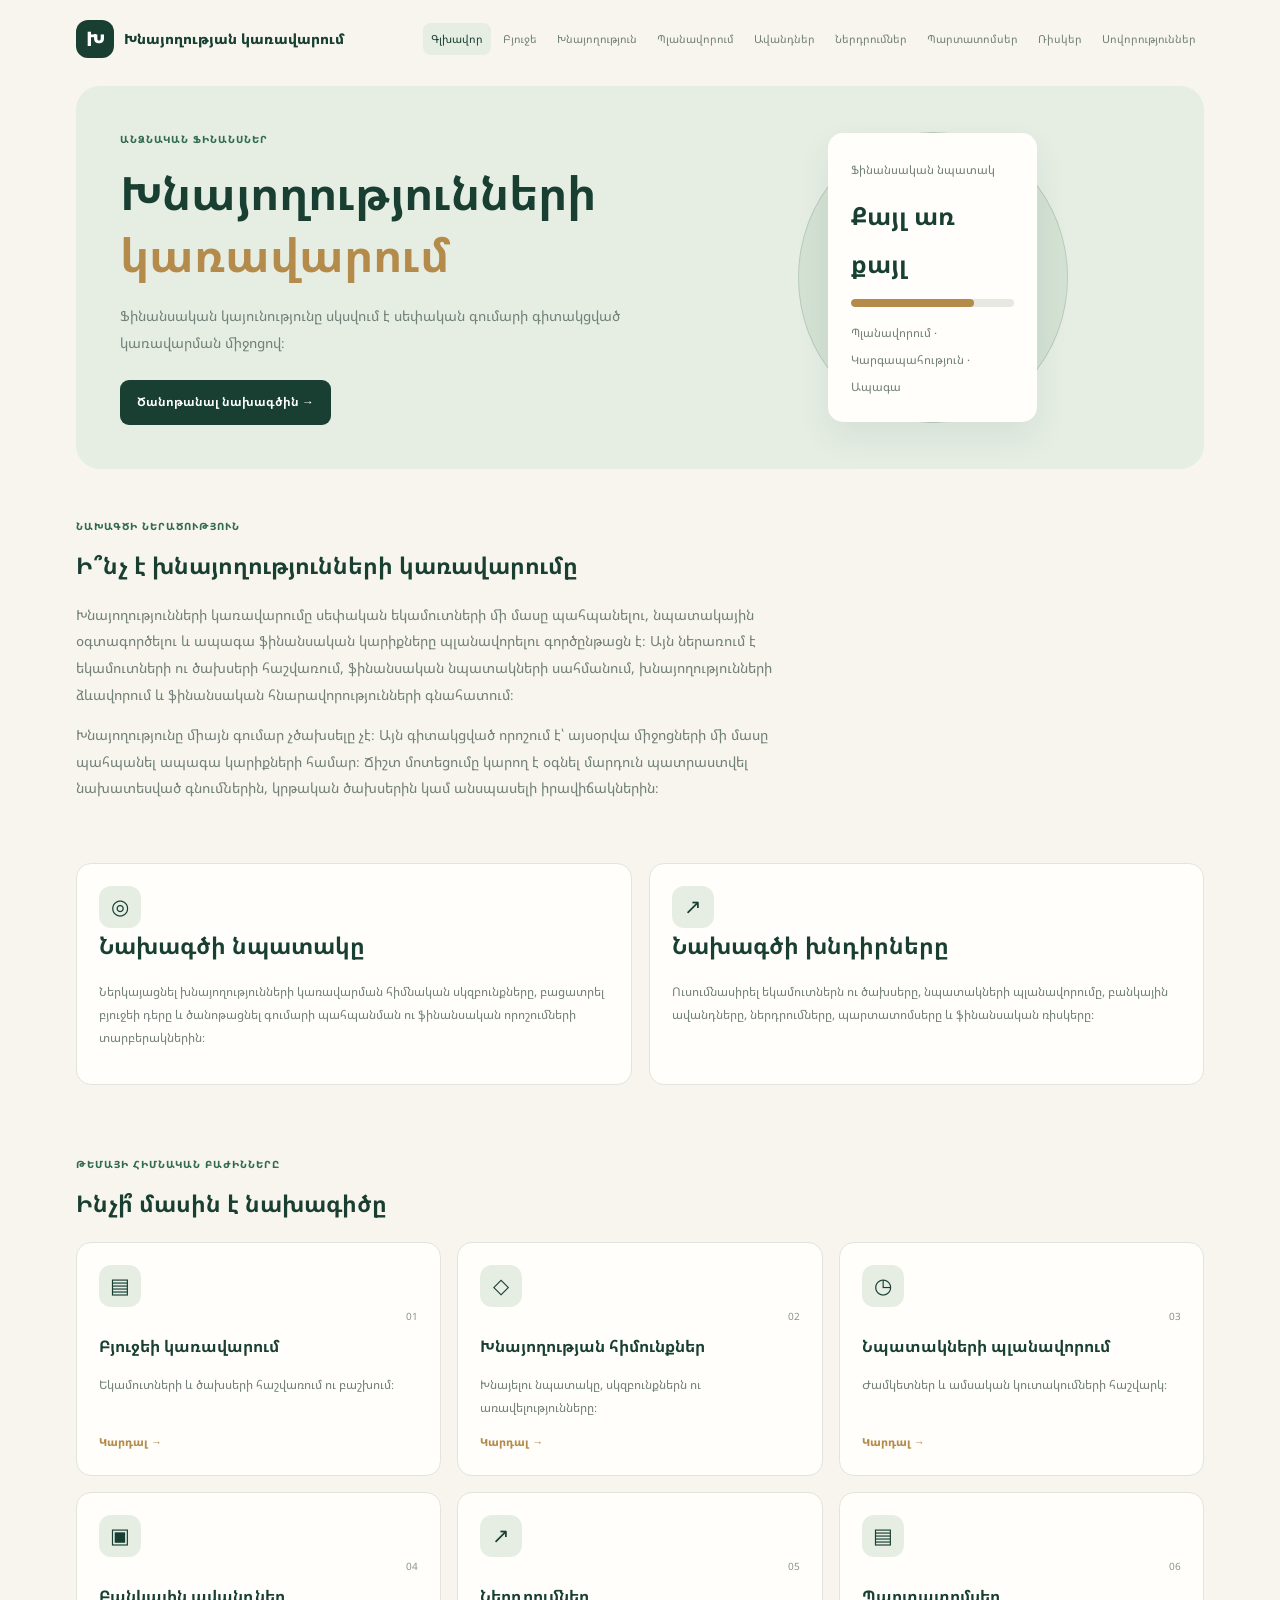
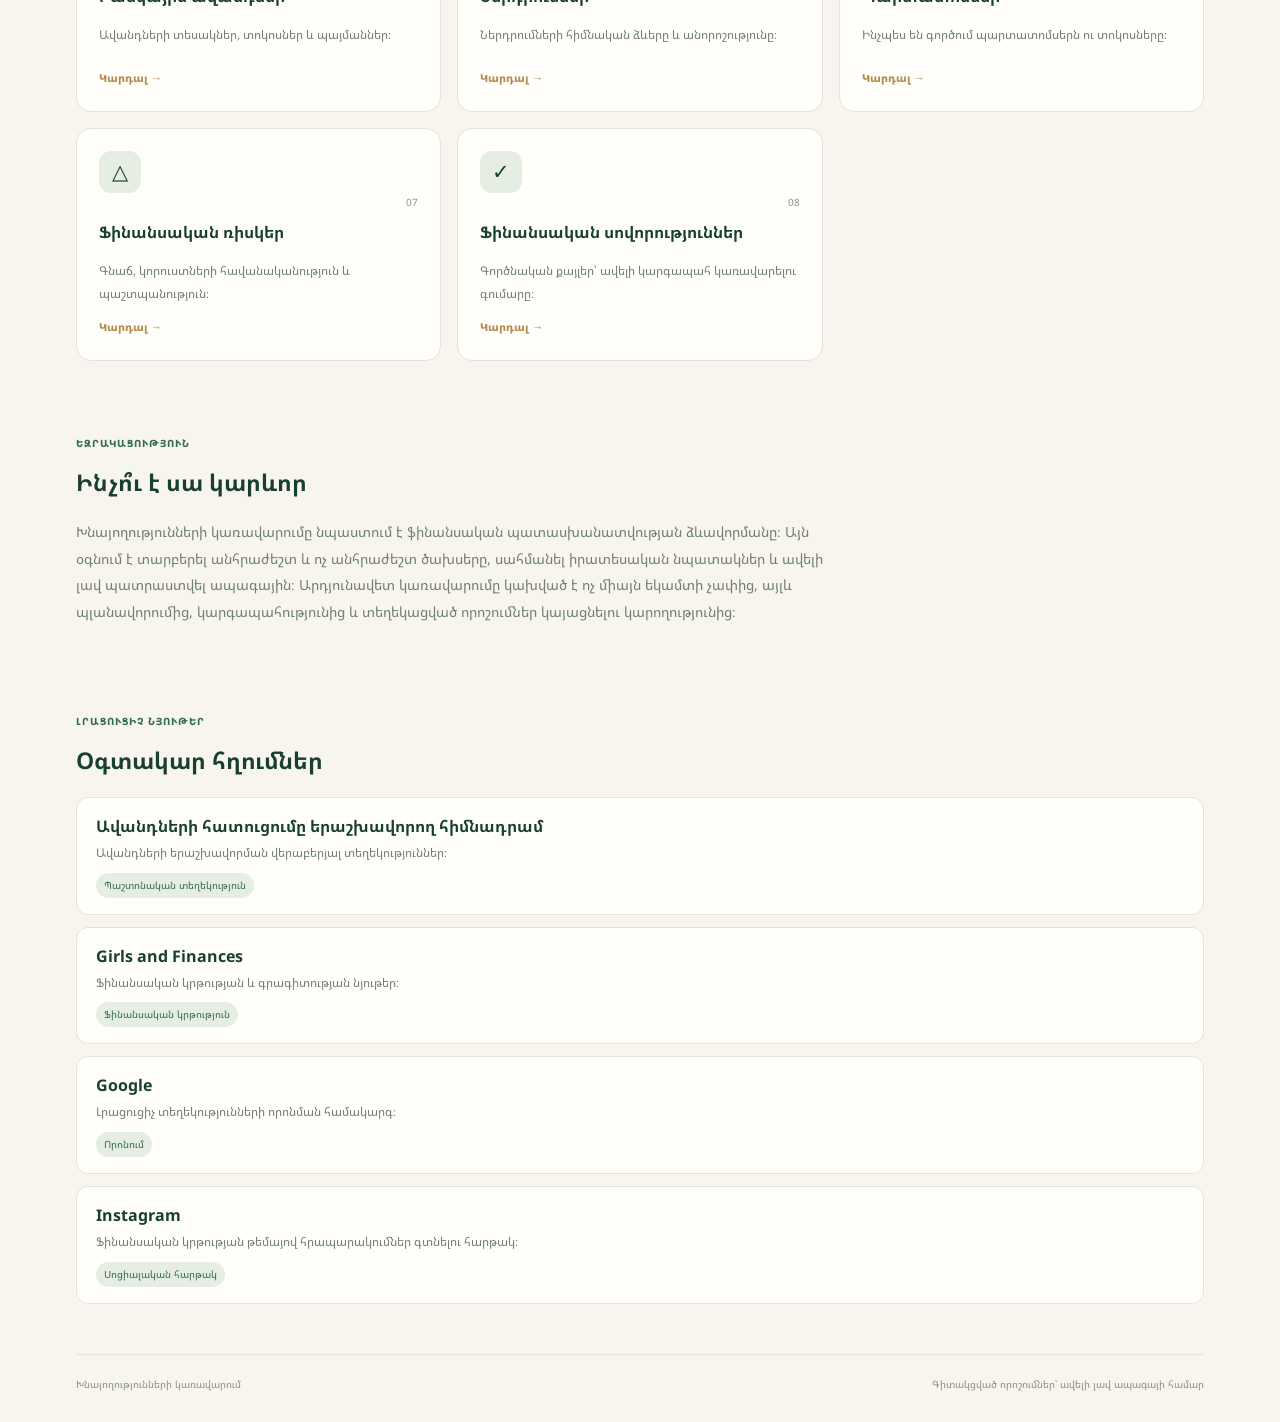
==== index.html @ c70d3306 "first commit" ====
<!doctype html>
<html lang="hy">
  <head>
    <meta charset="UTF-8" />
    <meta name="viewport" content="width=device-width, initial-scale=1.0" />
    <title>Խնայողությունների կառավարում</title>
    <link rel="stylesheet" href="style.css" />
  </head>
  <body>
    <header class="top">
      <a class="brand" href="index.html"
        ><span class="brand-mark">Խ</span> Խնայողության կառավարում</a
      >
      <nav>
        <a class="active" href="index.html">Գլխավոր</a>
        <a href="budget.html">Բյուջե</a>
        <a href="saving.html">Խնայողություն</a>
        <a href="timeline.html">Պլանավորում</a>
        <a href="deposits.html">Ավանդներ</a>
        <a href="investments.html">Ներդրումներ</a>
        <a href="bonds.html">Պարտատոմսեր</a>
        <a href="risks.html">Ռիսկեր</a>
        <a href="habits.html">Սովորություններ</a>
      </nav>
    </header>

    <main>
      <section class="hero">
        <div>
          <p class="eyebrow">ԱՆՁՆԱԿԱՆ ՖԻՆԱՆՍՆԵՐ</p>
          <h1>Խնայողությունների <em>կառավարում</em></h1>
          <p class="lead">
            Ֆինանսական կայունությունը սկսվում է սեփական գումարի գիտակցված
            կառավարման միջոցով։
          </p>
          <a class="button" href="#intro">Ծանոթանալ նախագծին →</a>
        </div>
        <div class="hero-art">
          <div class="art-circle">
            <div class="mini-card">
              <small>Ֆինանսական նպատակ</small>
              <strong>Քայլ առ քայլ</strong>
              <div class="progress"><span style="width: 75%"></span></div>
              <small>Պլանավորում · Կարգապահություն · Ապագա</small>
            </div>
          </div>
        </div>
      </section>

      <section class="section" id="intro">
        <p class="eyebrow">ՆԱԽԱԳԾԻ ՆԵՐԱԾՈՒԹՅՈՒՆ</p>
        <h2>Ի՞նչ է խնայողությունների կառավարումը</h2>
        <p class="lead">
          Խնայողությունների կառավարումը սեփական եկամուտների մի մասը պահպանելու,
          նպատակային օգտագործելու և ապագա ֆինանսական կարիքները պլանավորելու
          գործընթացն է։ Այն ներառում է եկամուտների ու ծախսերի հաշվառում,
          ֆինանսական նպատակների սահմանում, խնայողությունների ձևավորում և
          ֆինանսական հնարավորությունների գնահատում։
        </p>
        <p class="lead">
          Խնայողությունը միայն գումար չծախսելը չէ։ Այն գիտակցված որոշում է՝
          այսօրվա միջոցների մի մասը պահպանել ապագա կարիքների համար։ Ճիշտ
          մոտեցումը կարող է օգնել մարդուն պատրաստվել նախատեսված գնումներին,
          կրթական ծախսերին կամ անսպասելի իրավիճակներին։
        </p>
      </section>

      <section class="two-col">
        <article class="panel">
          <span class="icon">◎</span>
          <h2>Նախագծի նպատակը</h2>
          <p>
            Ներկայացնել խնայողությունների կառավարման հիմնական սկզբունքները,
            բացատրել բյուջեի դերը և ծանոթացնել գումարի պահպանման ու ֆինանսական
            որոշումների տարբերակներին։
          </p>
        </article>
        <article class="panel">
          <span class="icon">↗</span>
          <h2>Նախագծի խնդիրները</h2>
          <p>
            Ուսումնասիրել եկամուտներն ու ծախսերը, նպատակների պլանավորումը,
            բանկային ավանդները, ներդրումները, պարտատոմսերը և ֆինանսական ռիսկերը։
          </p>
        </article>
      </section>

      <section class="section">
        <div class="section-heading">
          <div>
            <p class="eyebrow">ԹԵՄԱՅԻ ՀԻՄՆԱԿԱՆ ԲԱԺԻՆՆԵՐԸ</p>
            <h2>Ինչի՞ մասին է նախագիծը</h2>
          </div>
        </div>
        <div class="cards">
          <a class="topic-card" href="budget.html"
            ><span class="icon">▤</span><span class="number">01</span>
            <h3>Բյուջեի կառավարում</h3>
            <p>Եկամուտների և ծախսերի հաշվառում ու բաշխում։</p>
            <span class="card-link">Կարդալ →</span></a
          >
          <a class="topic-card" href="saving.html"
            ><span class="icon">◇</span><span class="number">02</span>
            <h3>Խնայողության հիմունքներ</h3>
            <p>Խնայելու նպատակը, սկզբունքներն ու առավելությունները։</p>
            <span class="card-link">Կարդալ →</span></a
          >
          <a class="topic-card" href="timeline.html"
            ><span class="icon">◷</span><span class="number">03</span>
            <h3>Նպատակների պլանավորում</h3>
            <p>Ժամկետներ և ամսական կուտակումների հաշվարկ։</p>
            <span class="card-link">Կարդալ →</span></a
          >
          <a class="topic-card" href="deposits.html"
            ><span class="icon">▣</span><span class="number">04</span>
            <h3>Բանկային ավանդներ</h3>
            <p>Ավանդների տեսակներ, տոկոսներ և պայմաններ։</p>
            <span class="card-link">Կարդալ →</span></a
          >
          <a class="topic-card" href="investments.html"
            ><span class="icon">↗</span><span class="number">05</span>
            <h3>Ներդրումներ</h3>
            <p>Ներդրումների հիմնական ձևերը և անորոշությունը։</p>
            <span class="card-link">Կարդալ →</span></a
          >
          <a class="topic-card" href="bonds.html"
            ><span class="icon">▤</span><span class="number">06</span>
            <h3>Պարտատոմսեր</h3>
            <p>Ինչպես են գործում պարտատոմսերն ու տոկոսները։</p>
            <span class="card-link">Կարդալ →</span></a
          >
          <a class="topic-card" href="risks.html"
            ><span class="icon">△</span><span class="number">07</span>
            <h3>Ֆինանսական ռիսկեր</h3>
            <p>Գնաճ, կորուստների հավանականություն և պաշտպանություն։</p>
            <span class="card-link">Կարդալ →</span></a
          >
          <a class="topic-card" href="habits.html"
            ><span class="icon">✓</span><span class="number">08</span>
            <h3>Ֆինանսական սովորություններ</h3>
            <p>Գործնական քայլեր՝ ավելի կարգապահ կառավարելու գումարը։</p>
            <span class="card-link">Կարդալ →</span></a
          >
        </div>
      </section>

      <section class="section">
        <p class="eyebrow">ԵԶՐԱԿԱՑՈՒԹՅՈՒՆ</p>
        <h2>Ինչո՞ւ է սա կարևոր</h2>
        <p class="lead">
          Խնայողությունների կառավարումը նպաստում է ֆինանսական պատասխանատվության
          ձևավորմանը։ Այն օգնում է տարբերել անհրաժեշտ և ոչ անհրաժեշտ ծախսերը,
          սահմանել իրատեսական նպատակներ և ավելի լավ պատրաստվել ապագային։
          Արդյունավետ կառավարումը կախված է ոչ միայն եկամտի չափից, այլև
          պլանավորումից, կարգապահությունից և տեղեկացված որոշումներ կայացնելու
          կարողությունից։
        </p>
      </section>

      <section class="section">
        <p class="eyebrow">ԼՐԱՑՈՒՑԻՉ ՆՅՈՒԹԵՐ</p>
        <h2>Օգտակար հղումներ</h2>
        <div class="source-list">
          <a
            class="source-card"
            href="https://www.adgf.am/am/faq"
            target="_blank"
            rel="noopener noreferrer"
            ><h3>Ավանդների հատուցումը երաշխավորող հիմնադրամ</h3>
            <p>Ավանդների երաշխավորման վերաբերյալ տեղեկություններ։</p>
            <span class="tag">Պաշտոնական տեղեկություն</span></a
          >
          <a
            class="source-card"
            href="https://girlsandfinances.com/"
            target="_blank"
            rel="noopener noreferrer"
            ><h3>Girls and Finances</h3>
            <p>Ֆինանսական կրթության և գրագիտության նյութեր։</p>
            <span class="tag">Ֆինանսական կրթություն</span></a
          >
          <a
            class="source-card"
            href="https://www.google.com/"
            target="_blank"
            rel="noopener noreferrer"
            ><h3>Google</h3>
            <p>Լրացուցիչ տեղեկությունների որոնման համակարգ։</p>
            <span class="tag">Որոնում</span></a
          >
          <a
            class="source-card"
            href="https://www.instagram.com/"
            target="_blank"
            rel="noopener noreferrer"
            ><h3>Instagram</h3>
            <p>Ֆինանսական կրթության թեմայով հրապարակումներ գտնելու հարթակ։</p>
            <span class="tag">Սոցիալական հարթակ</span></a
          >
        </div>
      </section>

      <footer>
        <span>Խնայողությունների կառավարում</span
        ><span>Գիտակցված որոշումներ՝ ավելի լավ ապագայի համար</span>
      </footer>
    </main>
  </body>
</html>
---- style.css ----
@import url("https://fonts.googleapis.com/css2?family=Noto+Sans+Armenian:wght@400;500;600;700;800&display=swap");

:root {
  --bg: #f7f5ed;
  --paper: #fffefa;
  --green: #183f32;
  --green2: #326b52;
  --mint: #e6eee4;
  --gold: #b58b4b;
  --text: #29372f;
  --muted: #718078;
  --line: #e1e5dc;
}

* {
  box-sizing: border-box;
}
html {
  scroll-behavior: smooth;
}
body {
  margin: 0;
  background: var(--bg);
  color: var(--text);
  font:
    14px/1.9 "Noto Sans Armenian",
    Arial,
    sans-serif;
}
a {
  color: inherit;
}
.top,
main {
  max-width: 1180px;
  margin: auto;
  padding-left: 26px;
  padding-right: 26px;
}
.top {
  display: flex;
  justify-content: space-between;
  align-items: center;
  gap: 20px;
  padding-top: 20px;
  padding-bottom: 20px;
}
.brand {
  display: flex;
  align-items: center;
  gap: 10px;
  color: var(--green);
  font-weight: 800;
  text-decoration: none;
  white-space: nowrap;
}
.brand-mark {
  display: grid;
  place-items: center;
  width: 38px;
  height: 38px;
  border-radius: 12px;
  background: var(--green);
  color: white;
  font-size: 20px;
}
nav {
  display: flex;
  justify-content: flex-end;
  flex-wrap: wrap;
  gap: 4px;
}
nav a {
  padding: 6px 8px;
  border-radius: 8px;
  color: var(--muted);
  font-size: 11px;
  text-decoration: none;
}
nav a:hover,
nav a.active {
  background: var(--mint);
  color: var(--green);
}
.hero {
  display: grid;
  grid-template-columns: 1.1fr 0.9fr;
  align-items: center;
  gap: 30px;
  margin-top: 8px;
  padding: 44px;
  border-radius: 24px;
  background: var(--mint);
}
.eyebrow {
  margin: 0 0 12px;
  color: var(--green2);
  font-size: 10px;
  font-weight: 800;
  letter-spacing: 1px;
}
h1,
h2,
h3 {
  color: var(--green);
  line-height: 1.5;
}
h1 {
  margin: 0 0 18px;
  font-size: clamp(30px, 4vw, 46px);
  line-height: 1.35;
}
h1 em {
  color: var(--gold);
  font-style: normal;
}
h2 {
  margin-top: 0;
  font-size: 23px;
}
h3 {
  font-size: 16px;
}
p {
  overflow-wrap: anywhere;
}
.lead {
  max-width: 760px;
  color: var(--muted);
}
.button {
  display: inline-block;
  margin-top: 10px;
  padding: 11px 17px;
  border-radius: 9px;
  background: var(--green);
  color: white;
  font-size: 12px;
  font-weight: 700;
  text-decoration: none;
}
.button:hover {
  background: var(--green2);
}
.hero-art {
  display: grid;
  place-items: center;
  min-height: 260px;
}
.art-circle {
  display: grid;
  place-items: center;
  width: min(270px, 90%);
  aspect-ratio: 1;
  border: 1px solid #b8cbb9;
  border-radius: 50%;
  background: #d4e2d4;
}
.mini-card {
  width: 78%;
  padding: 23px;
  border-radius: 15px;
  background: var(--paper);
  box-shadow: 0 15px 35px #183f3214;
}
.mini-card strong {
  display: block;
  margin: 10px 0;
  font-size: 25px;
  color: var(--green);
}
.mini-card small {
  color: var(--muted);
}
.progress {
  height: 8px;
  margin: 12px 0;
  border-radius: 20px;
  background: #e6e9e0;
  overflow: hidden;
}
.progress span {
  display: block;
  height: 100%;
  border-radius: 20px;
  background: var(--gold);
}
.section {
  padding: 48px 0 25px;
}
.section-heading {
  display: flex;
  justify-content: space-between;
  align-items: flex-end;
  flex-wrap: wrap;
  gap: 12px 25px;
  margin-bottom: 22px;
}
.section-heading h2 {
  margin: 0;
}
.section-heading > p {
  max-width: 500px;
  color: var(--muted);
}
.cards {
  display: grid;
  grid-template-columns: repeat(3, minmax(0, 1fr));
  gap: 16px;
}
.topic-card,
.panel,
.content-card {
  min-width: 0;
  padding: 22px;
  border: 1px solid var(--line);
  border-radius: 15px;
  background: var(--paper);
}
.topic-card {
  display: flex;
  flex-direction: column;
  align-items: flex-start;
  min-height: 220px;
  text-decoration: none;
  transition:
    transform 0.2s,
    box-shadow 0.2s;
}
.topic-card:hover {
  transform: translateY(-3px);
  box-shadow: 0 12px 25px #183f3210;
}
.topic-card h3 {
  margin: 8px 0 4px;
}
.topic-card p,
.panel p,
.content-card p {
  color: var(--muted);
  font-size: 12px;
}
.number {
  align-self: flex-end;
  color: #89958b;
  font-size: 10px;
}
.icon {
  display: grid;
  place-items: center;
  width: 42px;
  height: 42px;
  border-radius: 12px;
  background: var(--mint);
  color: var(--green);
  font-size: 21px;
}
.card-link {
  margin-top: auto;
  color: var(--gold);
  font-size: 11px;
  font-weight: 800;
}
.page {
  padding-top: 36px;
}
.page h1 {
  max-width: 850px;
}
.two-col {
  display: grid;
  grid-template-columns: repeat(2, minmax(0, 1fr));
  gap: 17px;
  margin: 22px 0;
}
.three-col {
  grid-template-columns: repeat(3, minmax(0, 1fr));
}
.content-card {
  margin: 20px 0;
}
.content-card h2,
.panel h2 {
  margin-top: 0;
}
.note,
.callout {
  margin: 22px 0;
  padding: 17px 20px;
  border-radius: 10px;
  background: #eeefe5;
  color: var(--muted);
  font-size: 12px;
}
.callout {
  border-left: 3px solid var(--gold);
}
.callout strong {
  color: var(--green);
}
.steps {
  padding-left: 22px;
}
.steps li {
  padding: 7px 0;
}
.steps b {
  color: var(--green);
}
.checklist {
  padding-left: 0;
  list-style: none;
}
.checklist li {
  padding: 9px 0;
  border-bottom: 1px solid var(--line);
  font-size: 12px;
}
.checklist li::before {
  content: "✓";
  margin-right: 10px;
  color: var(--green2);
  font-weight: 800;
}
.table-wrap {
  margin: 20px 0;
  overflow-x: auto;
}
table {
  width: 100%;
  min-width: 500px;
  border-collapse: collapse;
  background: var(--paper);
  font-size: 12px;
}
th,
td {
  padding: 12px;
  border-bottom: 1px solid var(--line);
  text-align: left;
  vertical-align: top;
}
th {
  background: var(--mint);
  color: var(--green);
}
td {
  color: var(--muted);
}
.formula {
  margin: 20px 0;
  padding: 18px;
  border-radius: 12px;
  background: var(--mint);
  color: var(--green);
  text-align: center;
  font-size: 21px;
  font-weight: 800;
}
.chart {
  display: flex;
  align-items: flex-end;
  justify-content: space-around;
  gap: 12px;
  height: 230px;
  margin: 25px 0;
  padding: 18px 8px 0;
  border-bottom: 1px solid var(--line);
  background: repeating-linear-gradient(
    to top,
    transparent 0,
    transparent 44px,
    #e7e9e1 45px,
    #e7e9e1 46px
  );
}
.chart-item {
  display: flex;
  flex: 1;
  flex-direction: column;
  justify-content: flex-end;
  align-items: center;
  gap: 6px;
  height: 100%;
}
.bar {
  width: min(45px, 70%);
  min-height: 6px;
  border-radius: 6px 6px 0 0;
  background: linear-gradient(to top, var(--green2), #9bbca0);
}
.chart-item b,
.chart-item small {
  color: var(--green);
  font-size: 10px;
  text-align: center;
}
.pie {
  display: grid;
  place-items: center;
  width: 170px;
  height: 170px;
  margin: 20px auto;
  border-radius: 50%;
  background: conic-gradient(
    var(--green) 0 50%,
    var(--gold) 50% 70%,
    #94b39b 70% 90%,
    #dfe5d8 90%
  );
}
.pie span {
  display: grid;
  place-items: center;
  width: 95px;
  height: 95px;
  border-radius: 50%;
  background: var(--paper);
  color: var(--green);
  text-align: center;
  font-weight: 800;
}
.legend {
  display: grid;
  gap: 8px;
  font-size: 12px;
}
.dot {
  display: inline-block;
  width: 10px;
  height: 10px;
  margin-right: 8px;
  border-radius: 3px;
  background: var(--green);
}
.dot.gold {
  background: var(--gold);
}
.dot.mint {
  background: #94b39b;
}
.dot.grey {
  background: #dfe5d8;
}
.quote {
  margin: 32px 0;
  padding: 28px;
  border-radius: 16px;
  background: var(--green);
  color: white;
}
.quote p {
  margin: 0;
  font-size: 17px;
}
.quote small {
  color: #d1dfd4;
}
.source-list {
  display: grid;
  gap: 12px;
}
.source-card {
  display: block;
  padding: 16px 19px;
  border: 1px solid var(--line);
  border-radius: 12px;
  background: var(--paper);
  text-decoration: none;
}
.source-card:hover {
  border-color: #9ab49d;
}
.source-card h3 {
  margin: 0 0 4px;
}
.source-card p {
  margin: 0;
  color: var(--muted);
  font-size: 12px;
}
.tag {
  display: inline-block;
  margin-top: 8px;
  padding: 3px 8px;
  border-radius: 20px;
  background: var(--mint);
  color: var(--green2);
  font-size: 10px;
}
.page-nav {
  display: flex;
  justify-content: space-between;
  flex-wrap: wrap;
  gap: 12px;
  padding: 25px 0;
}
.page-nav a {
  color: var(--green2);
  font-size: 12px;
  font-weight: 700;
  text-decoration: none;
}
footer {
  display: flex;
  justify-content: space-between;
  flex-wrap: wrap;
  gap: 10px;
  margin-top: 25px;
  padding: 20px 0 28px;
  border-top: 1px solid var(--line);
  color: #879188;
  font-size: 10px;
} 

@media (max-width: 900px) {
  .top {
    align-items: flex-start;
    flex-direction: column;
  }
  nav {
    justify-content: flex-start;
  }
  .hero {
    grid-template-columns: 1fr;
    padding: 30px;
  }
  .hero-art {
    min-height: 220px;
  }
  .cards {
    grid-template-columns: repeat(2, minmax(0, 1fr));
  }
}
@media (max-width: 600px) {
  .top,
  main {
    padding-left: 15px;
    padding-right: 15px;
  }
  nav a {
    font-size: 10px;
    padding: 5px 6px;
  }
  .hero {
    padding: 23px 18px;
  }
  h1 {
    font-size: 29px;
  }
  h2 {
    font-size: 20px;
  }
  .section {
    padding-top: 35px;
  }
  .cards,
  .two-col,
  .three-col {
    grid-template-columns: 1fr;
  }
  .topic-card {
    min-height: 185px;
  }
  .panel,
  .content-card {
    padding: 17px;
  }
  .formula {
    font-size: 17px;
    overflow-wrap: anywhere;
  }
  .chart {
    gap: 5px;
    padding-left: 2px;
    padding-right: 2px;
  }
  .chart-item b,
  .chart-item small {
    font-size: 9px;
  }
  footer {
    flex-direction: column;
  }
}
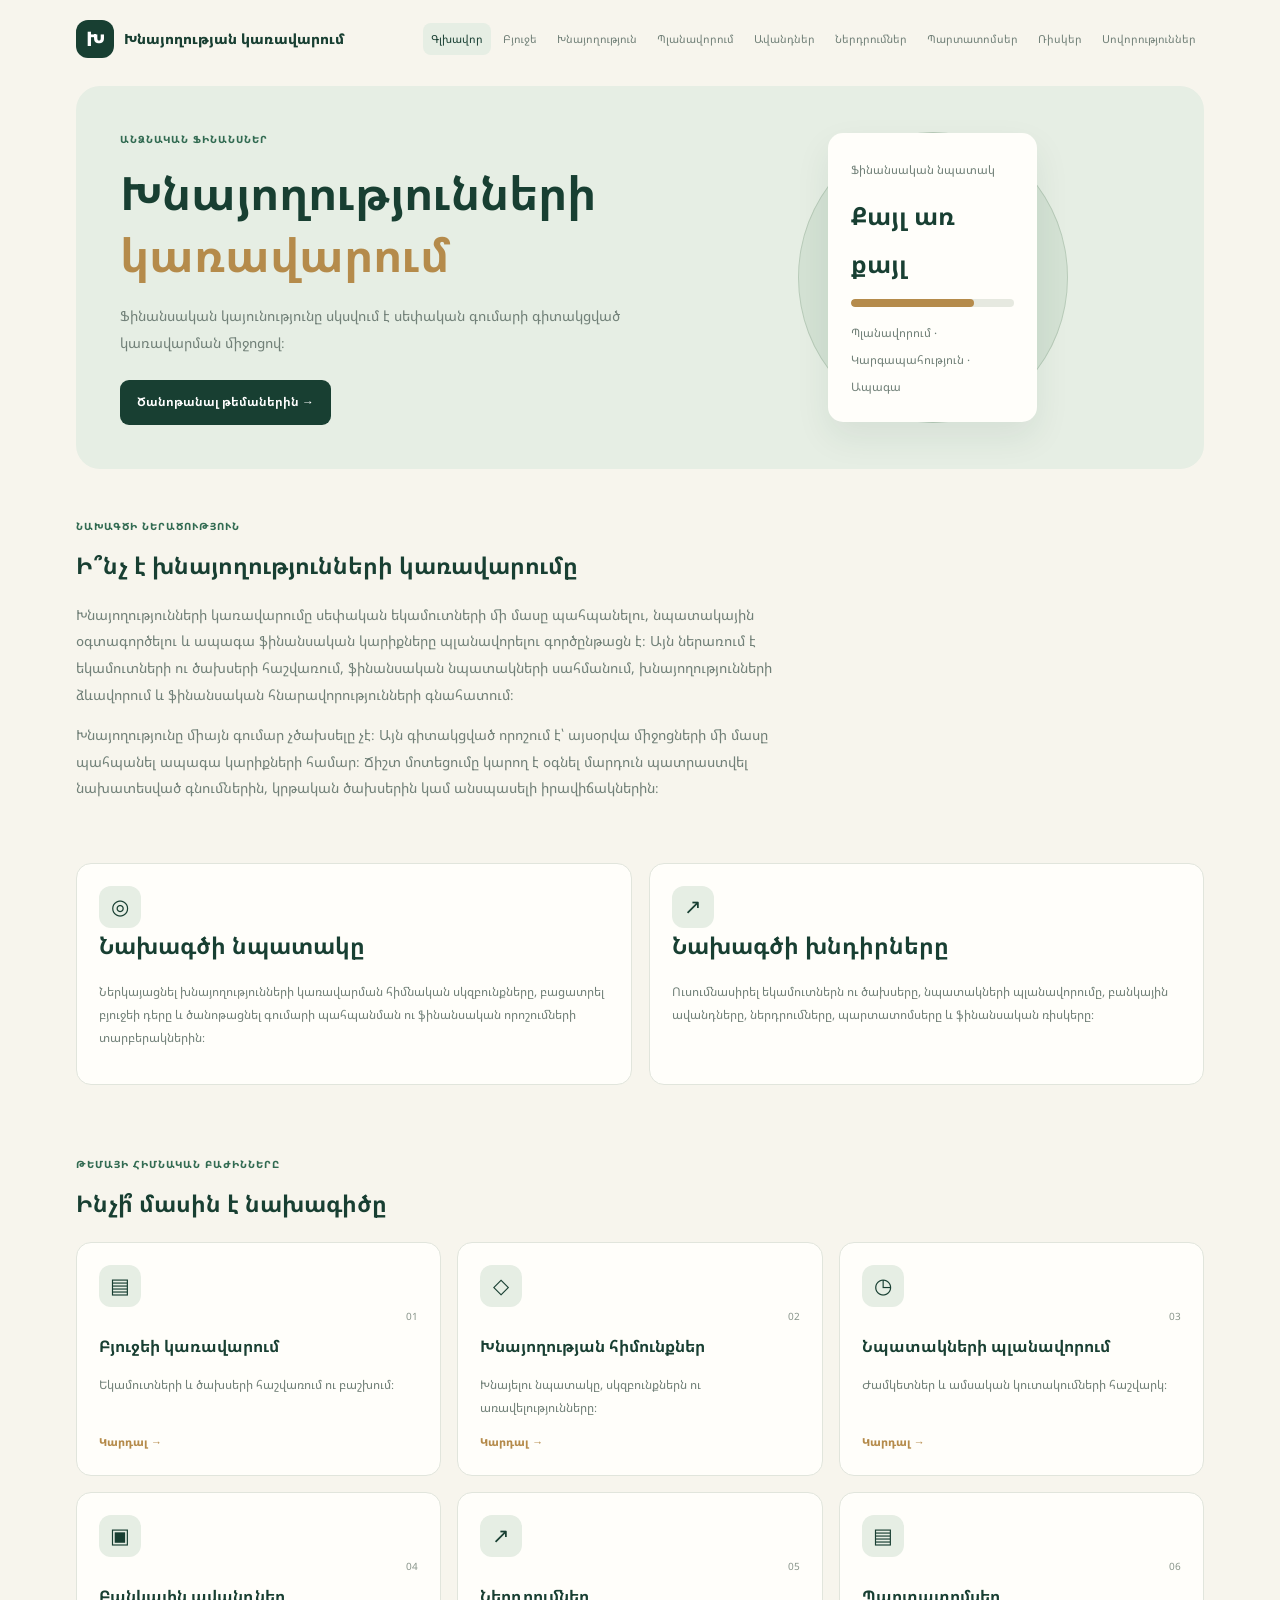
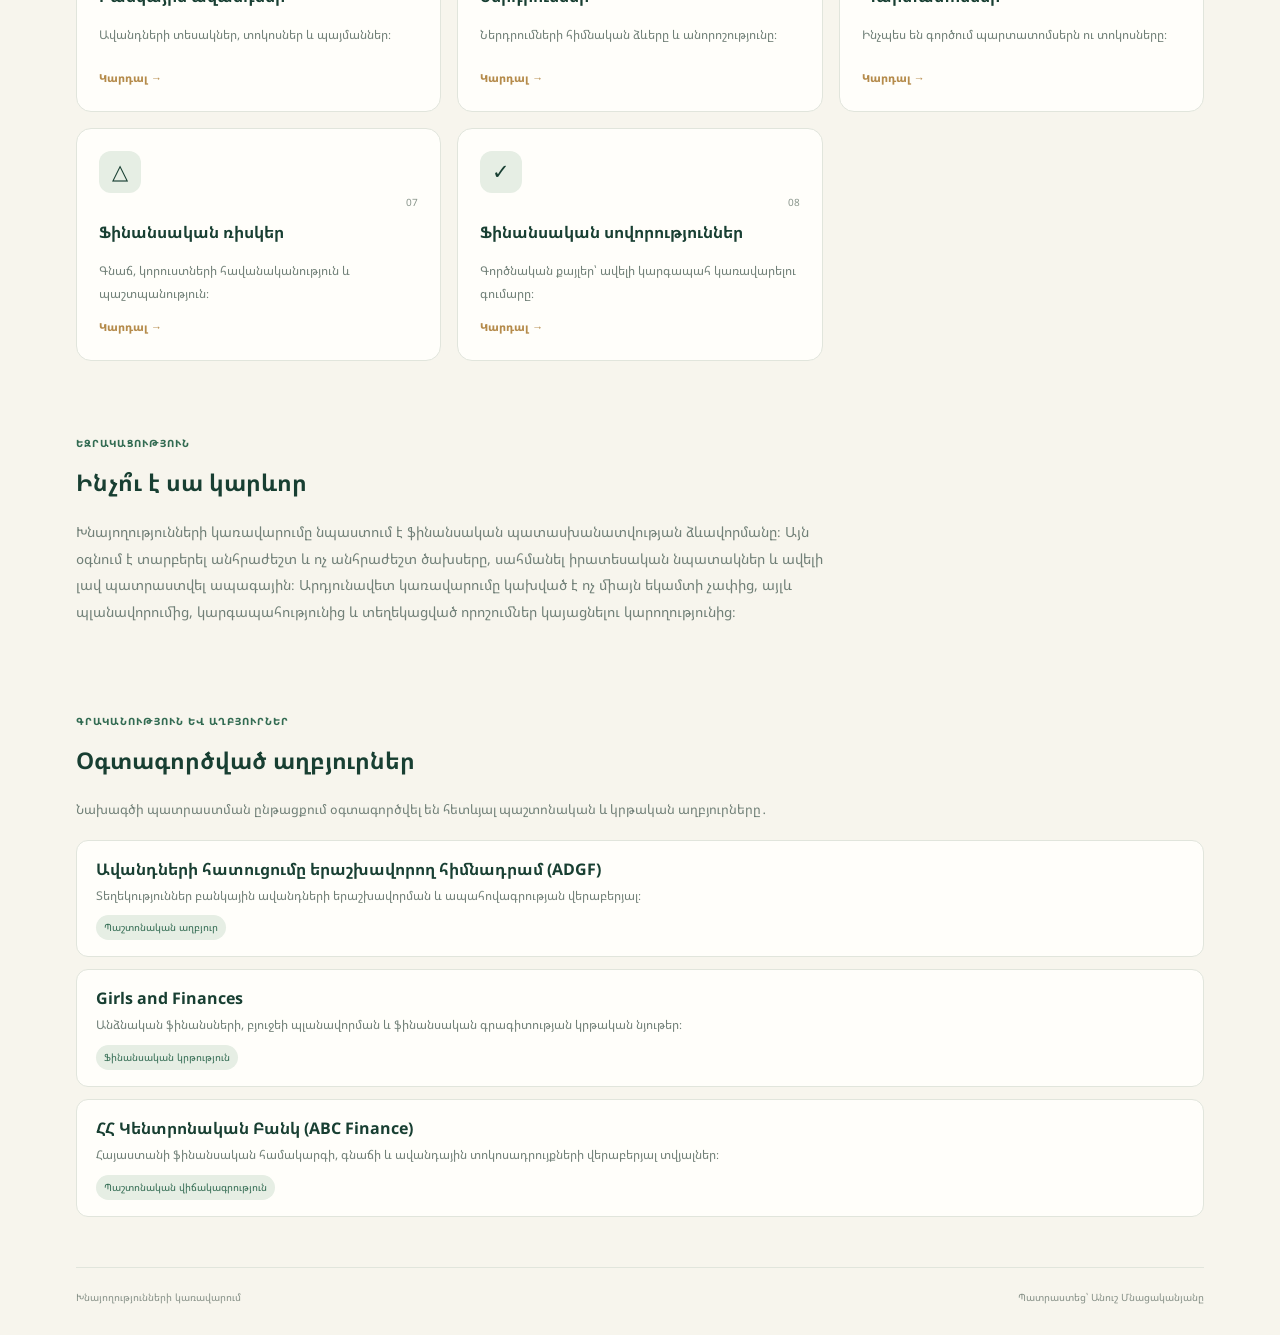
==== commit 39328cb6: "fixed bug" ====
--- a/index.html
+++ b/index.html
@@ -8,9 +8,9 @@
   </head>
   <body>
     <header class="top">
-      <a class="brand" href="index.html"
-        ><span class="brand-mark">Խ</span> Խնայողության կառավարում</a
-      >
+      <a class="brand" href="index.html">
+        <span class="brand-mark">Խ</span> Խնայողության կառավարում
+      </a>
       <nav>
         <a class="active" href="index.html">Գլխավոր</a>
         <a href="budget.html">Բյուջե</a>
@@ -33,7 +33,7 @@
             Ֆինանսական կայունությունը սկսվում է սեփական գումարի գիտակցված
             կառավարման միջոցով։
           </p>
-          <a class="button" href="#intro">Ծանոթանալ նախագծին →</a>
+          <a class="button" href="#topics">Ծանոթանալ թեմաներին →</a>
         </div>
         <div class="hero-art">
           <div class="art-circle">
@@ -85,7 +85,7 @@
         </article>
       </section>
 
-      <section class="section">
+      <section class="section" id="topics">
         <div class="section-heading">
           <div>
             <p class="eyebrow">ԹԵՄԱՅԻ ՀԻՄՆԱԿԱՆ ԲԱԺԻՆՆԵՐԸ</p>
@@ -93,54 +93,54 @@
           </div>
         </div>
         <div class="cards">
-          <a class="topic-card" href="budget.html"
-            ><span class="icon">▤</span><span class="number">01</span>
+          <a class="topic-card" href="budget.html">
+            <span class="icon">▤</span><span class="number">01</span>
             <h3>Բյուջեի կառավարում</h3>
             <p>Եկամուտների և ծախսերի հաշվառում ու բաշխում։</p>
-            <span class="card-link">Կարդալ →</span></a
-          >
-          <a class="topic-card" href="saving.html"
-            ><span class="icon">◇</span><span class="number">02</span>
+            <span class="card-link">Կարդալ →</span>
+          </a>
+          <a class="topic-card" href="saving.html">
+            <span class="icon">◇</span><span class="number">02</span>
             <h3>Խնայողության հիմունքներ</h3>
             <p>Խնայելու նպատակը, սկզբունքներն ու առավելությունները։</p>
-            <span class="card-link">Կարդալ →</span></a
-          >
-          <a class="topic-card" href="timeline.html"
-            ><span class="icon">◷</span><span class="number">03</span>
+            <span class="card-link">Կարդալ →</span>
+          </a>
+          <a class="topic-card" href="timeline.html">
+            <span class="icon">◷</span><span class="number">03</span>
             <h3>Նպատակների պլանավորում</h3>
             <p>Ժամկետներ և ամսական կուտակումների հաշվարկ։</p>
-            <span class="card-link">Կարդալ →</span></a
-          >
-          <a class="topic-card" href="deposits.html"
-            ><span class="icon">▣</span><span class="number">04</span>
+            <span class="card-link">Կարդալ →</span>
+          </a>
+          <a class="topic-card" href="deposits.html">
+            <span class="icon">▣</span><span class="number">04</span>
             <h3>Բանկային ավանդներ</h3>
             <p>Ավանդների տեսակներ, տոկոսներ և պայմաններ։</p>
-            <span class="card-link">Կարդալ →</span></a
-          >
-          <a class="topic-card" href="investments.html"
-            ><span class="icon">↗</span><span class="number">05</span>
+            <span class="card-link">Կարդալ →</span>
+          </a>
+          <a class="topic-card" href="investments.html">
+            <span class="icon">↗</span><span class="number">05</span>
             <h3>Ներդրումներ</h3>
             <p>Ներդրումների հիմնական ձևերը և անորոշությունը։</p>
-            <span class="card-link">Կարդալ →</span></a
-          >
-          <a class="topic-card" href="bonds.html"
-            ><span class="icon">▤</span><span class="number">06</span>
+            <span class="card-link">Կարդալ →</span>
+          </a>
+          <a class="topic-card" href="bonds.html">
+            <span class="icon">▤</span><span class="number">06</span>
             <h3>Պարտատոմսեր</h3>
             <p>Ինչպես են գործում պարտատոմսերն ու տոկոսները։</p>
-            <span class="card-link">Կարդալ →</span></a
-          >
-          <a class="topic-card" href="risks.html"
-            ><span class="icon">△</span><span class="number">07</span>
+            <span class="card-link">Կարդալ →</span>
+          </a>
+          <a class="topic-card" href="risks.html">
+            <span class="icon">△</span><span class="number">07</span>
             <h3>Ֆինանսական ռիսկեր</h3>
             <p>Գնաճ, կորուստների հավանականություն և պաշտպանություն։</p>
-            <span class="card-link">Կարդալ →</span></a
-          >
-          <a class="topic-card" href="habits.html"
-            ><span class="icon">✓</span><span class="number">08</span>
+            <span class="card-link">Կարդալ →</span>
+          </a>
+          <a class="topic-card" href="habits.html">
+            <span class="icon">✓</span><span class="number">08</span>
             <h3>Ֆինանսական սովորություններ</h3>
             <p>Գործնական քայլեր՝ ավելի կարգապահ կառավարելու գումարը։</p>
-            <span class="card-link">Կարդալ →</span></a
-          >
+            <span class="card-link">Կարդալ →</span>
+          </a>
         </div>
       </section>
 
@@ -158,52 +158,79 @@
       </section>
 
       <section class="section">
-        <p class="eyebrow">ԼՐԱՑՈՒՑԻՉ ՆՅՈՒԹԵՐ</p>
-        <h2>Օգտակար հղումներ</h2>
+        <p class="eyebrow">ԳՐԱԿԱՆՈՒԹՅՈՒՆ ԵՎ ԱՂԲՅՈՒՐՆԵՐ</p>
+        <h2>Օգտագործված աղբյուրներ</h2>
+        <p class="lead" style="font-size: 13px; margin-bottom: 18px">
+          Նախագծի պատրաստման ընթացքում օգտագործվել են հետևյալ պաշտոնական և
+          կրթական աղբյուրները․
+        </p>
         <div class="source-list">
           <a
             class="source-card"
             href="https://www.adgf.am/am/faq"
             target="_blank"
             rel="noopener noreferrer"
-            ><h3>Ավանդների հատուցումը երաշխավորող հիմնադրամ</h3>
-            <p>Ավանդների երաշխավորման վերաբերյալ տեղեկություններ։</p>
-            <span class="tag">Պաշտոնական տեղեկություն</span></a
           >
+            <h3>Ավանդների հատուցումը երաշխավորող հիմնադրամ (ADGF)</h3>
+            <p>
+              Տեղեկություններ բանկային ավանդների երաշխավորման և ապահովագրության
+              վերաբերյալ։
+            </p>
+            <span class="tag">Պաշտոնական աղբյուր</span>
+          </a>
           <a
             class="source-card"
             href="https://girlsandfinances.com/"
             target="_blank"
             rel="noopener noreferrer"
-            ><h3>Girls and Finances</h3>
-            <p>Ֆինանսական կրթության և գրագիտության նյութեր։</p>
-            <span class="tag">Ֆինանսական կրթություն</span></a
           >
+            <h3>Girls and Finances</h3>
+            <p>
+              Անձնական ֆինանսների, բյուջեի պլանավորման և ֆինանսական գրագիտության
+              կրթական նյութեր։
+            </p>
+            <span class="tag">Ֆինանսական կրթություն</span>
+          </a>
           <a
             class="source-card"
-            href="https://www.google.com/"
+            href="https://www.cba.am/am/sitepages/default.aspx"
             target="_blank"
             rel="noopener noreferrer"
-            ><h3>Google</h3>
-            <p>Լրացուցիչ տեղեկությունների որոնման համակարգ։</p>
-            <span class="tag">Որոնում</span></a
           >
-          <a
-            class="source-card"
-            href="https://www.instagram.com/"
-            target="_blank"
-            rel="noopener noreferrer"
-            ><h3>Instagram</h3>
-            <p>Ֆինանսական կրթության թեմայով հրապարակումներ գտնելու հարթակ։</p>
-            <span class="tag">Սոցիալական հարթակ</span></a
-          >
+            <h3>ՀՀ Կենտրոնական Բանկ (ABC Finance)</h3>
+            <p>
+              Հայաստանի ֆինանսական համակարգի, գնաճի և ավանդային տոկոսադրույքների
+              վերաբերյալ տվյալներ։
+            </p>
+            <span class="tag">Պաշտոնական վիճակագրություն</span>
+          </a>
         </div>
       </section>
 
       <footer>
-        <span>Խնայողությունների կառավարում</span
-        ><span>Գիտակցված որոշումներ՝ ավելի լավ ապագայի համար</span>
+        <span>Խնայողությունների կառավարում</span>
+        <span>Պատրաստեց՝ Անուշ Մնացականյանը</span>
       </footer>
     </main>
+
+    <script>
+      const observer = new IntersectionObserver(
+        (entries) => {
+          entries.forEach((entry) => {
+            if (entry.isIntersecting) {
+              entry.target.classList.add("visible");
+            }
+          });
+        },
+        { threshold: 0.1 },
+      );
+
+      document
+        .querySelectorAll(".topic-card, .content-card, .panel, .source-card")
+        .forEach((el) => {
+          el.classList.add("fade-in");
+          observer.observe(el);
+        });
+    </script>
   </body>
 </html>
--- a/style.css
+++ b/style.css
@@ -10,6 +10,23 @@
   --text: #29372f;
   --muted: #718078;
   --line: #e1e5dc;
+}
+
+.fade-in {
+  opacity: 0;
+  transform: translateY(20px);
+  transition:
+    opacity 0.6s ease-out,
+    transform 0.6s ease-out;
+}
+.fade-in.visible {
+  opacity: 1;
+  transform: translateY(0);
+}
+
+.bar {
+  height: 0%; /* սկզբնական բարձրություն */
+  transition: height 1.2s cubic-bezier(0.4, 0, 0.2, 1);
 }
 
 * {
@@ -511,7 +528,7 @@
   border-top: 1px solid var(--line);
   color: #879188;
   font-size: 10px;
-} 
+}
 
 @media (max-width: 900px) {
   .top {
